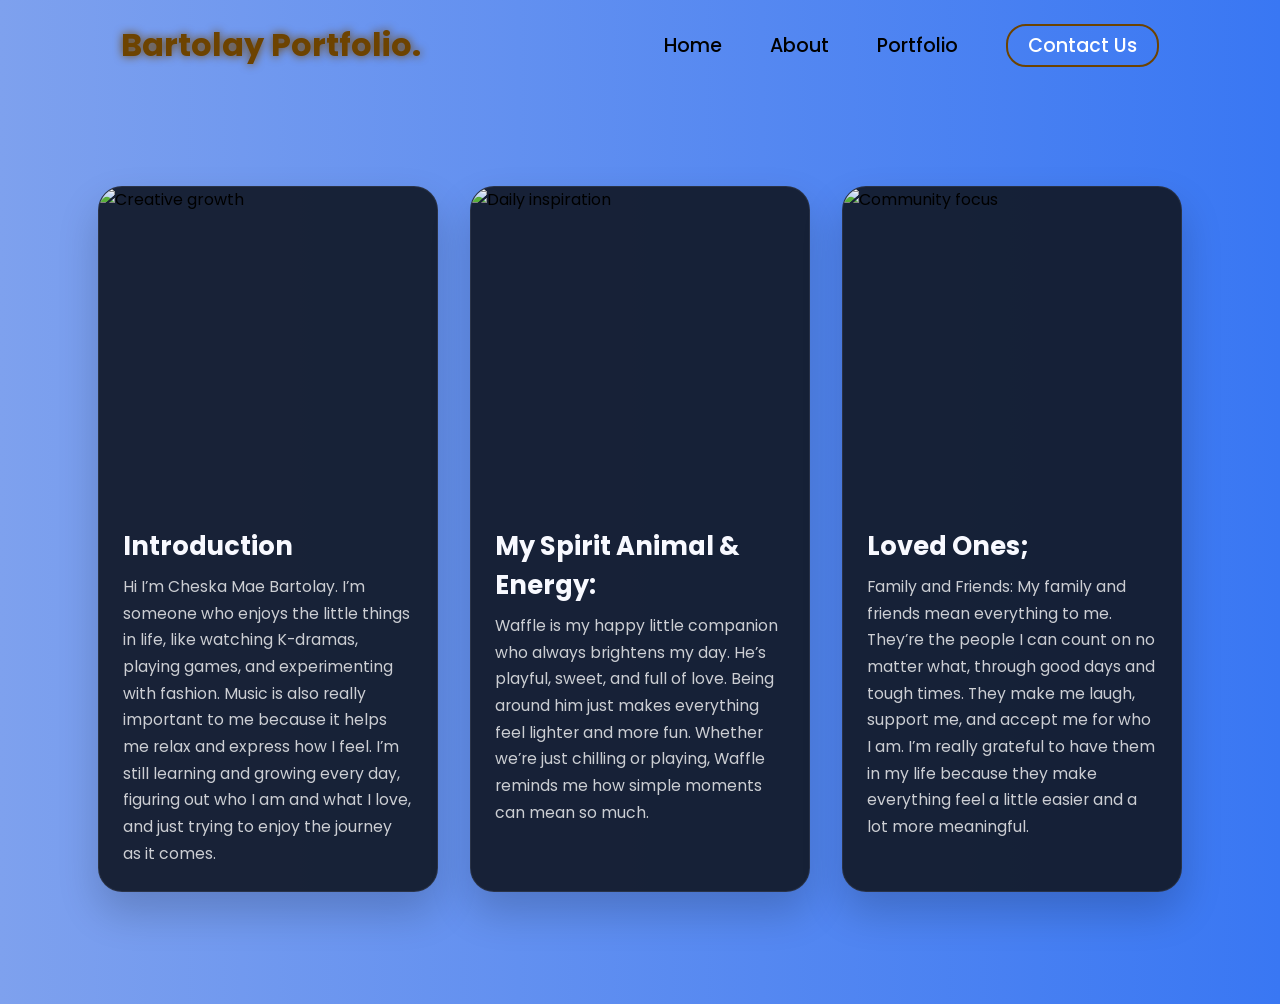
==== about.html @ 7ef49055 "Add files via upload" ====
<!DOCTYPE html>
<html lang="en">
<head>
    <meta charset="UTF-8">
    <meta name="viewport" content="width=device-width, initial-scale=1.0">
    <link rel="stylesheet" href="https://cdnjs.cloudflare.com/ajax/libs/font-awesome/6.7.1/css/all.min.css">
    <title>About - Bartolay Portfolio</title>
    <link rel="stylesheet" href="style.css">
    <link rel="stylesheet" href="https://unpkg.com/aos@next/dist/aos.css" />
</head>
<body class="about-page">
    <nav>
        <div class="nav-container">
            <div class="logo" data-aos="zoom-in" data-aos-duration="1000">
                <span>Bartolay Portfolio.</span>
            </div>
            <div class="links">
                <div class="link" data-aos="fade-up" data-aos-duration="1000" data-aos-delay="100"><a href="index.html">Home</a></div>
                <div class="link" data-aos="fade-up" data-aos-duration="1000" data-aos-delay="200"><a href="about.html">About</a></div>
                <div class="link" data-aos="fade-up" data-aos-duration="1000" data-aos-delay="300"><a href="portfolio.html">Portfolio</a></div>
                <div class="link contact-btn" data-aos="fade-up" data-aos-duration="1000" data-aos-delay="600"><a href="#">Contact Us</a></div>
            </div>
            <i class="fa-solid fa-bars hamburg" onclick="hamburg()"></i>
        </div>
        <div class="dropdown">
            <div class="links">
                <a href="index.html">Home</a>
                <a href="about.html">About</a>
                <a href="portfolio.html">Portfolio</a>
                <a href="#">Contact Us</a>
                <i class="fa-solid fa-xmark cancel" onclick="cancel()"></i>
            </div>
        </div>
    </nav>
    <section>
        <div class="main-container">
            <article class="about-card" data-aos="fade-up" data-aos-duration="1000">
                <img src="img/main1.png" alt="Creative growth">
                <h2>Introduction </h2>
                <p>Hi I’m Cheska Mae Bartolay. I’m someone who enjoys the little things in life, like watching K-dramas, playing games, and experimenting with fashion. Music is also really important to me because it helps me relax and express how I feel. I’m still learning and growing every day, figuring out who I am and what I love, and just trying to enjoy the journey as it comes.</p>
            </article>
            <article class="about-card" data-aos="fade-up" data-aos-duration="1000" data-aos-delay="150">
                <img src="img/main2.png" alt="Daily inspiration">
                <h2>My Spirit Animal & Energy: </h2>
                <p>Waffle is my happy little companion who always brightens my day. He’s playful, sweet, and full of love. Being around him just makes everything feel lighter and more fun. Whether we’re just chilling or playing, Waffle reminds me how simple moments can mean so much.</p>
            </article>
            <article class="about-card" data-aos="fade-up" data-aos-duration="1000" data-aos-delay="300">
                <img src="img/main3.png" alt="Community focus">
                <h2>Loved Ones;</h2>
                <p> Family and Friends: My family and friends mean everything to me. They’re the people I can count on no matter what, through good days and tough times. They make me laugh, support me, and accept me for who I am. I’m really grateful to have them in my life because they make everything feel a little easier and a lot more meaningful.</p>
            </article>
        </div>
    </section>
    <script src="https://unpkg.com/aos@next/dist/aos.js"></script>
    <script>
      AOS.init({offset:0});
    </script>
    <script>
        function hamburg(){
            const navbar = document.querySelector(".dropdown")
            navbar.style.transform = "translateY(0px)"
        }
        function cancel(){
            const navbar = document.querySelector(".dropdown")
            navbar.style.transform = "translateY(-500px)"
        }
    </script>
</body>
</html>
---- style.css ----
@import url('https://fonts.googleapis.com/css2?family=Poppins:wght@100;200;300;400;500;600&display=swap');

*{
    padding: 0;
    margin: 0;
    font-family: 'Poppins', sans-serif;
    box-sizing: border-box;
}

html{
    overflow-x: hidden;
}

body{
    width: 100%;
    height: auto;
    overflow-y: auto;
    overflow-x: hidden;
    background: linear-gradient(to right, rgb(126, 161, 238), rgb(57, 119, 243));
}

nav{
    width: 100%;
    height: 10vh;
    position: sticky;
    top: 0;
    z-index: 50;
}


.nav-container{
    width: 100%;
    height: 100%;
    display: flex;
    justify-content: space-around;
    align-items: center;
}

.logo{
    color: black;
    font-size: 2rem;
    font-weight: bolder;
}

.logo span{
    color: rgb(109,67, 0);
    text-shadow: 0 0 10px rgb(109,67, 0);
}

.hamburg, .cancel{
    cursor: pointer;
    position: absolute;
    right: 15px;
    top: 10px;
    color: black;
    font-size: 2rem;
    display: none;
}

.nav-container .links {
    display: flex;
    gap: 3rem;
    align-items: center;
}

.nav-container .links a{
    position: relative;
    font-size: 1.2rem;
    color: black;
    text-decoration: none;
    font-weight: 500;
    transform: 0.3s linear;
}

.nav-container .links a::before{
    position: absolute;
    content: "";
    bottom: -3px;
    left: 0;
    width: 0%;
    height: 3px;
    background-color: rgb(109,67, 0);
    transition: 0.2s linear;
}

.nav-container .links a:hover::before{
    width: 100%;
}

.nav-container .contact-btn{
    background-color: transparent;
    padding: 5px 20px;
    border-radius: 20px;
    border: 2px solid rgb(109,67, 0);
    transition: 0.2s linear;
}

.nav-container .contact-btn a{
    color: white;
    transition: 0.3s linear;
}

.nav-container .contact-btn:hover, .nav-container .contact-btn:hover a{
    background-color: rgb(109,67, 0);
    color: white;
}

.nav-container .links a:hover{
    color: rgb(109,67, 0);
}

.dropdown{
    z-index: 100;
    position: absolute;
    top: 0;
    transform: translateY(-500px);
    width: 100%;
    height: auto;
    backdrop-filter: brightness(40%) blur(3px);
    box-shadow: 0 0 20px black;
    transition: 0.2s linear;
}

.dropdown .links a{
    color: white;
    display: flex;
    text-decoration: none;
    justify-content: center;
    padding: 15px 0;
    align-items: center;
    transition: 0.2s linear;
}

.dropdown .links a:hover{
    background-color: rgb(109,67, 0);
}

section{
    width: 100%;
    height: auto;
    min-height: 90vh;
}

.about-page section{
    height: auto;
    min-height: 100vh;
    padding: 3rem 0;
}

.main-container{
    width: 100%;
    height: 100%;
    display: flex;
    justify-content: space-evenly;
    align-items: center;
}

.main-container .image{
    z-index: -1;
    width: 50%;
}

.main-container .image img{
    width: 100%;
}

.about-page .main-container{
    width: 100%;
    max-width: 1200px;
    margin: 0 auto;
    display: flex;
    justify-content: center;
    align-items: stretch;
    gap: 2rem;
    flex-wrap: wrap;
    padding: 3rem 1rem 4rem;
}

.portfolio-page .main-container{
    width: 100%;
    max-width: 1200px;
    margin: 0 auto;
    display: flex;
    justify-content: center;
    align-items: stretch;
    gap: 2rem;
    flex-wrap: wrap;
    padding: 3rem 1rem 4rem;
}

.portfolio-page section{
    height: auto;
    min-height: 100vh;
    padding: 3rem 0;
}

.portfolio-header{
    text-align: center;
    max-width: 1200px;
    margin: 0 auto;
    padding: 2rem 1.5rem 1rem;
}

.portfolio-header h2{
    color: rgba(255, 255, 255, 0.85);
    font-size: clamp(1.2rem, 1.5rem + 0.5vw, 1.8rem);
    font-weight: 500;
    margin-bottom: 0.8rem;
    letter-spacing: 0.5px;
}

.portfolio-header h1{
    color: rgb(109, 67, 0);
    font-size: clamp(1.8rem, 2rem + 1vw, 2.8rem);
    font-weight: 700;
    text-shadow: 0 0 10px rgba(109, 67, 0, 0.3);
    margin-bottom: 2rem;
}

.portfolio-grid{
    display: grid;
    grid-template-columns: repeat(3, 1fr);
    gap: 2rem;
    max-width: 1200px;
    margin: 0 auto;
    padding: 3rem 1.5rem;
    width: 100%;
}

.portfolio-grid img{
    width: 100%;
    height: 300px;
    object-fit: cover;
    border-radius: 16px;
    transition: transform 0.3s ease, box-shadow 0.3s ease, filter 0.3s ease;
    cursor: pointer;
    box-shadow: 0 10px 30px rgba(0, 0, 0, 0.15);
}

.portfolio-grid img:hover{
    transform: scale(1.05);
    box-shadow: 0 15px 50px rgba(109, 67, 0, 0.3);
    filter: brightness(1.1);
}

.portfolio-banner{
    max-width: 1200px;
    margin: 0 auto;
    padding: 1.5rem 1.5rem 3rem;
    display: flex;
    justify-content: center;
}

.portfolio-banner img{
    width: 100%;
    max-width: 1200px;
    height: 220px;
    object-fit: cover;
    border-radius: 18px;
    box-shadow: 0 18px 40px rgba(0, 0, 0, 0.2);
}

.about-card{
    background: rgba(20, 28, 45, 0.95);
    border-radius: 24px;
    box-shadow: 0 20px 40px rgba(0, 0, 0, 0.18);
    overflow: hidden;
    width: min(340px, 100%);
    transition: transform 0.35s ease, box-shadow 0.35s ease;
    border: 1px solid rgba(255, 255, 255, 0.08);
    display: flex;
    flex-direction: column;
}

.about-card:hover{
    transform: translateY(-14px);
    box-shadow: 0 30px 60px rgba(0, 0, 0, 0.25);
}

.about-card img{
    width: 150%;
    height: 320px;
    object-fit: cover;
}

.about-card h2{
    color: #f8f9ff;
    margin: 1.25rem 1.5rem 0.5rem;
    font-size: clamp(1.2rem, 1.3rem + 0.4vw, 1.6rem);
}

.about-card p{
    color: rgba(255, 255, 255, 0.78);
    margin: 0 1.5rem 1.5rem;
    line-height: 1.7;
    font-size: 0.98rem;
}

.main-container .content{
    color: black;
    width: 40%;
    min-height: 100px;
}

.content h1{
    font-size: clamp(1rem, 2rem + 5vw, 3rem);
}

.content h1 span{
    color: rgb(109,67, 0);
    text-shadow: 0 0 10px rgb(109,67, 0);
}

.content .typewriter{
    font-weight: 600;
    font-size: clamp(1rem, 1rem + 5vw, 2rem);
}

.content .typewriter span{
    color: rgb(109,67, 0);
    font-size: 2.5rem;
    text-shadow: 0 0 5px rgb(109,67, 0);
    position: relative;
    transition: 0.3s linear;
}

.typewriter span::after{
    content: "";
    position: absolute;
    width: calc(100% + 8px);
    height: 100%;
    border-left: 3px solid black;
    animation:  cursor 0.6s linear infinite;
}

.content p{
    font-size: clamp(0.4rem, 0.2rem + 9vw, 1rem);
    margin: 10px 0;
}

.social-links i{
    display: inline-flex;
    justify-content: center;
    align-items: center;
    width: 3rem;
    height: 3rem;
    background-color:transparent;
    border: 0.2rem solid rgb(109,67, 0);
    border-radius: 50%;
    color:rgb(109,67, 0);
    margin: 5px 10px;
    font-size: 1.5rem;
    transition: 0.2s linear;
}

.social-links i:hover{
    scale: 1.3;
    color: white;
    background-color: rgb(109,67, 0);
    filter: drop-shadow(0 0 10px rgb(109,67,0));
}

.content button{
    width: 40%;
    height: 6vh;
    margin: 30px;
    background-color: rgb(109,67, 0);
    color: white;
    border: none;
    outline: none;
    font-size: 100%;
    font-weight: 700;
    border-radius: 5px;
    transition: 0.2s linear;
}

.content button:hover{
 scale: 1.1;
 color: rgb(109,67, 0);
 border: 2px solid rgb(109,67, 0);
 background-color: transparent;
 font-weight: 700;
 box-shadow: 0 0 40px rgb(109,67, 0);
}

@media (max-width:884px) {
    body{
        overflow-y: visible;
    }

    nav .logo{
        position: absolute;
        top: 16px;
        left: 15px;
        font-size: 1.5rem;
    }

    .main-container{
        display: flex;
        flex-direction: column;
    }

    .nav-container .links{
        display: none;
    }

    .hamburg,.cancel{
        display: block;
    }

    .main-container .content{
        width: 80%;
    }

    .social-links i{
        width: 2.5rem;
        height: 2.5rem;
        font-size: 1.5rem;
    }
    .cancel{
        color: white;
    }

    .main-container .image{
        width: 80%;
        margin-bottom: 0px;
    }

    .portfolio-grid{
        grid-template-columns: repeat(2, 1fr);
        gap: 1.5rem;
        padding: 2rem 1rem;
    }

    .portfolio-grid img{
        height: 250px;
    }
}

@media (max-width:600px) {
    .portfolio-grid{
        grid-template-columns: 1fr;
        gap: 1rem;
        padding: 1.5rem 1rem;
    }

    .portfolio-grid img{
        height: 280px;
    }
}
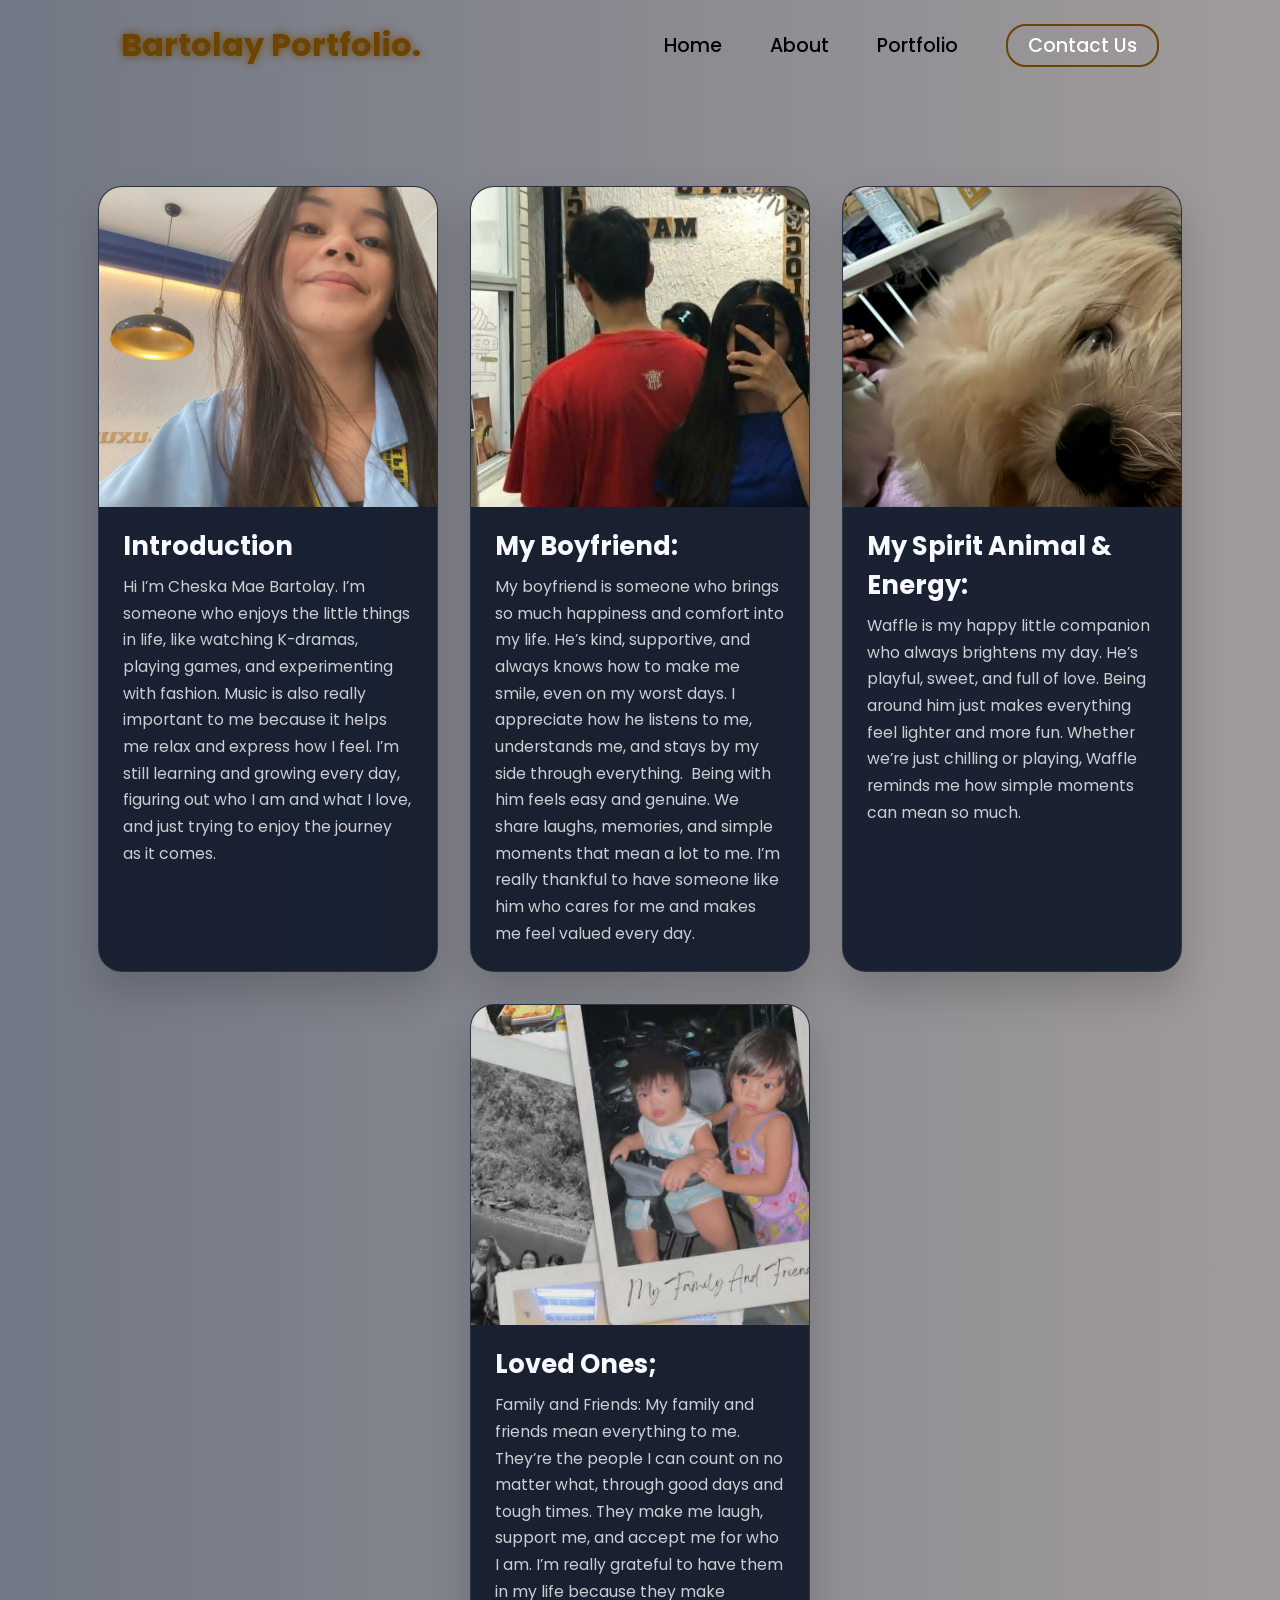
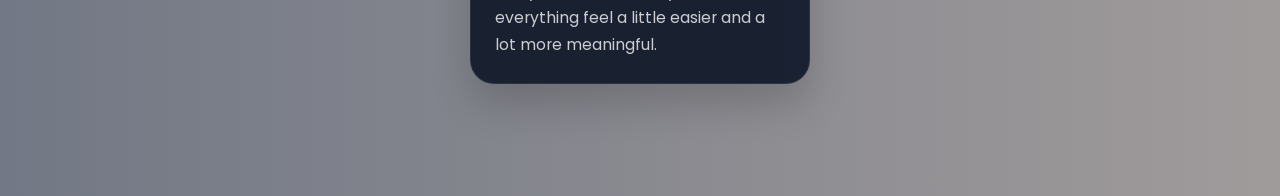
==== commit 3b2101bc: "Update about.html" ====
--- a/about.html
+++ b/about.html
@@ -40,10 +40,16 @@
                 <p>Hi I’m Cheska Mae Bartolay. I’m someone who enjoys the little things in life, like watching K-dramas, playing games, and experimenting with fashion. Music is also really important to me because it helps me relax and express how I feel. I’m still learning and growing every day, figuring out who I am and what I love, and just trying to enjoy the journey as it comes.</p>
             </article>
             <article class="about-card" data-aos="fade-up" data-aos-duration="1000" data-aos-delay="150">
-                <img src="img/main2.png" alt="Daily inspiration">
-                <h2>My Spirit Animal & Energy: </h2>
-                <p>Waffle is my happy little companion who always brightens my day. He’s playful, sweet, and full of love. Being around him just makes everything feel lighter and more fun. Whether we’re just chilling or playing, Waffle reminds me how simple moments can mean so much.</p>
+                <img src="img/main4.png" alt="Daily inspiration">
+                <h2>My Boyfriend: </h2>
+                <p>My boyfriend is someone who brings so much happiness and comfort into my life. He’s kind, supportive, and always knows how to make me smile, even on my worst days. I appreciate how he listens to me, understands me, and stays by my side through everything.
+‎
+‎Being with him feels easy and genuine. We share laughs, memories, and simple moments that mean a lot to me. I’m really thankful to have someone like him who cares for me and makes me feel valued every day.</p>
             </article>
+            <article class="about-card" data-aos="fade-up" data-aos-duration="1000" data-aos-delay="225">
+                <img src="img/main2.png" alt="Future goals">
+                <h2>My Spirit Animal & Energy:</h2>
+                <p>Waffle is my happy little companion who always brightens my day. He’s playful, sweet, and full of love. Being around him just makes everything feel lighter and more fun. Whether we’re just chilling or playing, Waffle reminds me how simple moments can mean so much.</p>            </article>
             <article class="about-card" data-aos="fade-up" data-aos-duration="1000" data-aos-delay="300">
                 <img src="img/main3.png" alt="Community focus">
                 <h2>Loved Ones;</h2>
@@ -66,4 +72,4 @@
         }
     </script>
 </body>
-</html>+</html>
--- a/style.css
+++ b/style.css
@@ -16,7 +16,7 @@
     height: auto;
     overflow-y: auto;
     overflow-x: hidden;
-    background: linear-gradient(to right, rgb(126, 161, 238), rgb(57, 119, 243));
+    background: linear-gradient(to right, rgb(114, 120, 133), rgb(160, 155, 155));
 }
 
 nav{
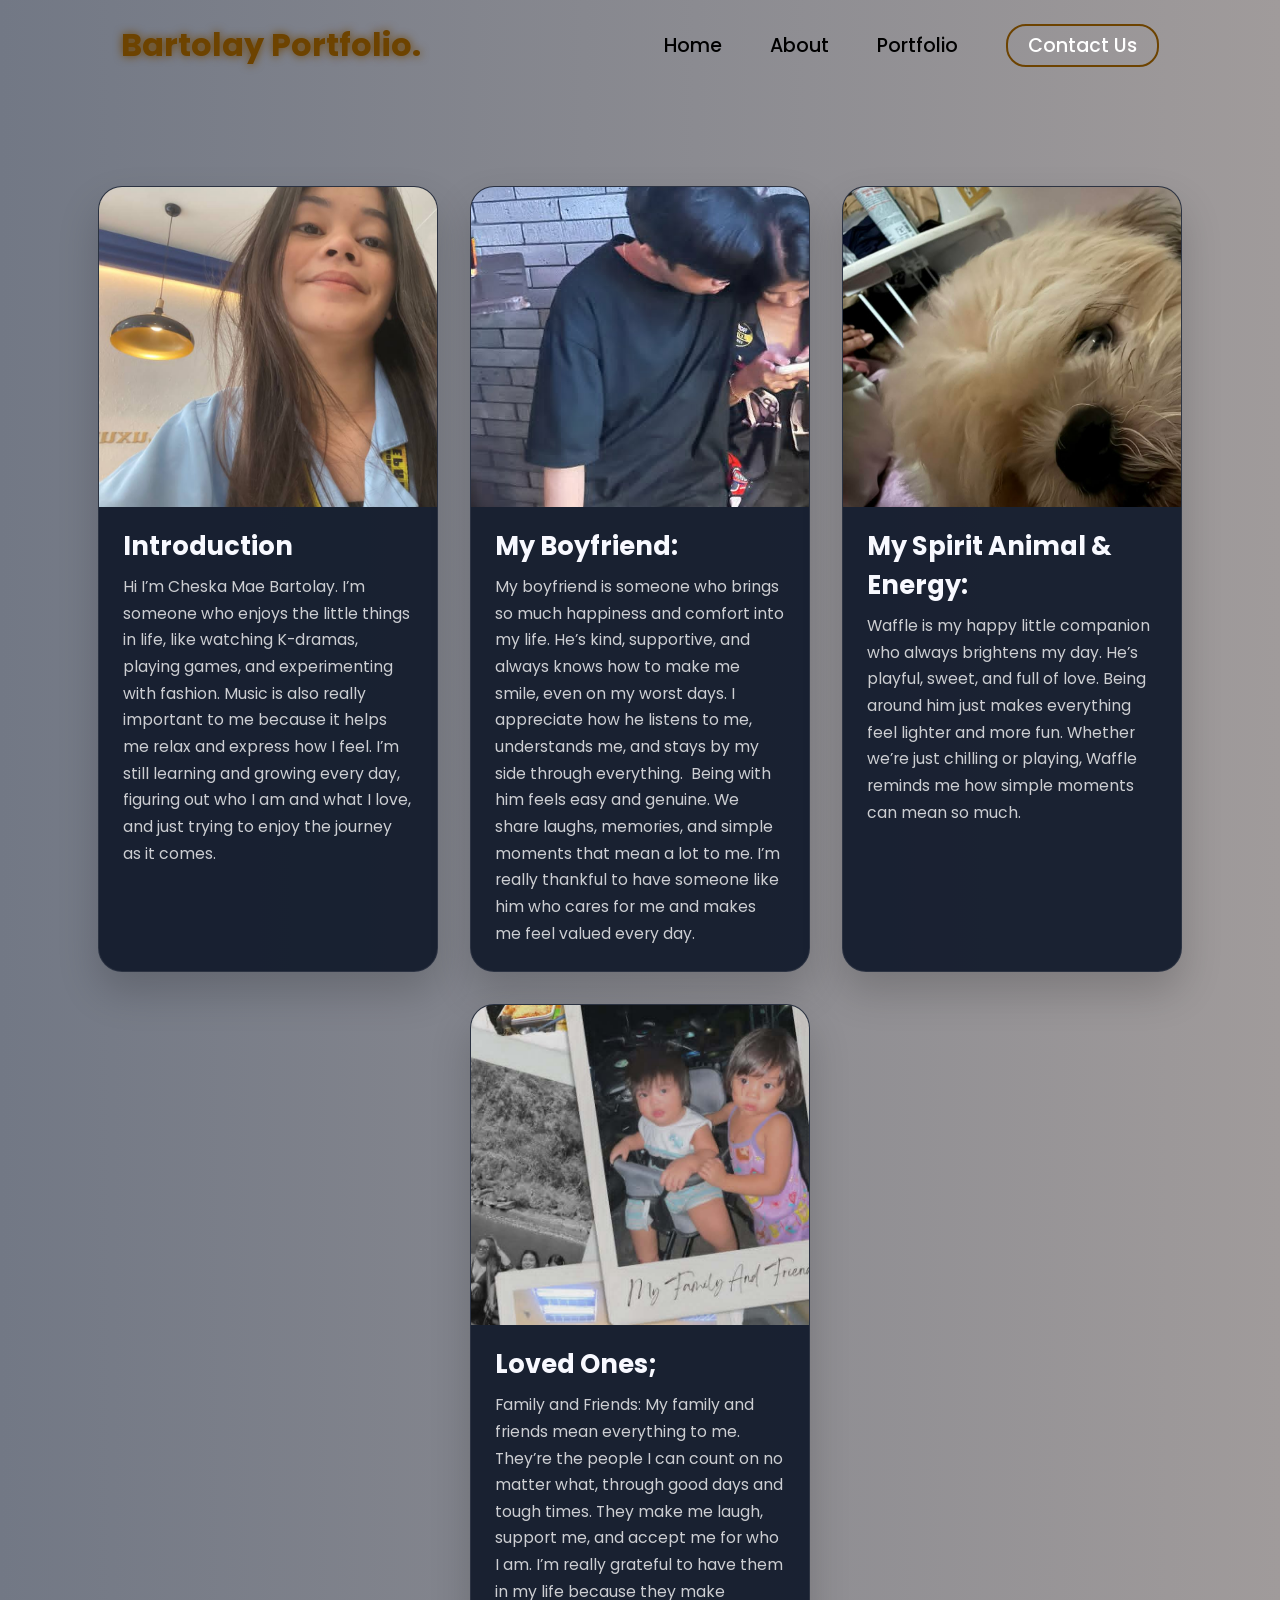
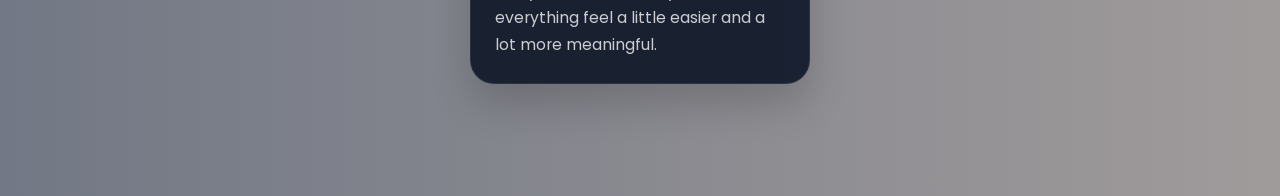
==== commit 9ba03a84: "Update about.html" ====
--- a/about.html
+++ b/about.html
@@ -40,7 +40,7 @@
                 <p>Hi I’m Cheska Mae Bartolay. I’m someone who enjoys the little things in life, like watching K-dramas, playing games, and experimenting with fashion. Music is also really important to me because it helps me relax and express how I feel. I’m still learning and growing every day, figuring out who I am and what I love, and just trying to enjoy the journey as it comes.</p>
             </article>
             <article class="about-card" data-aos="fade-up" data-aos-duration="1000" data-aos-delay="150">
-                <img src="img/main4.png" alt="Daily inspiration">
+                <img src="img/main8.png" alt="Daily inspiration">
                 <h2>My Boyfriend: </h2>
                 <p>My boyfriend is someone who brings so much happiness and comfort into my life. He’s kind, supportive, and always knows how to make me smile, even on my worst days. I appreciate how he listens to me, understands me, and stays by my side through everything.
 ‎
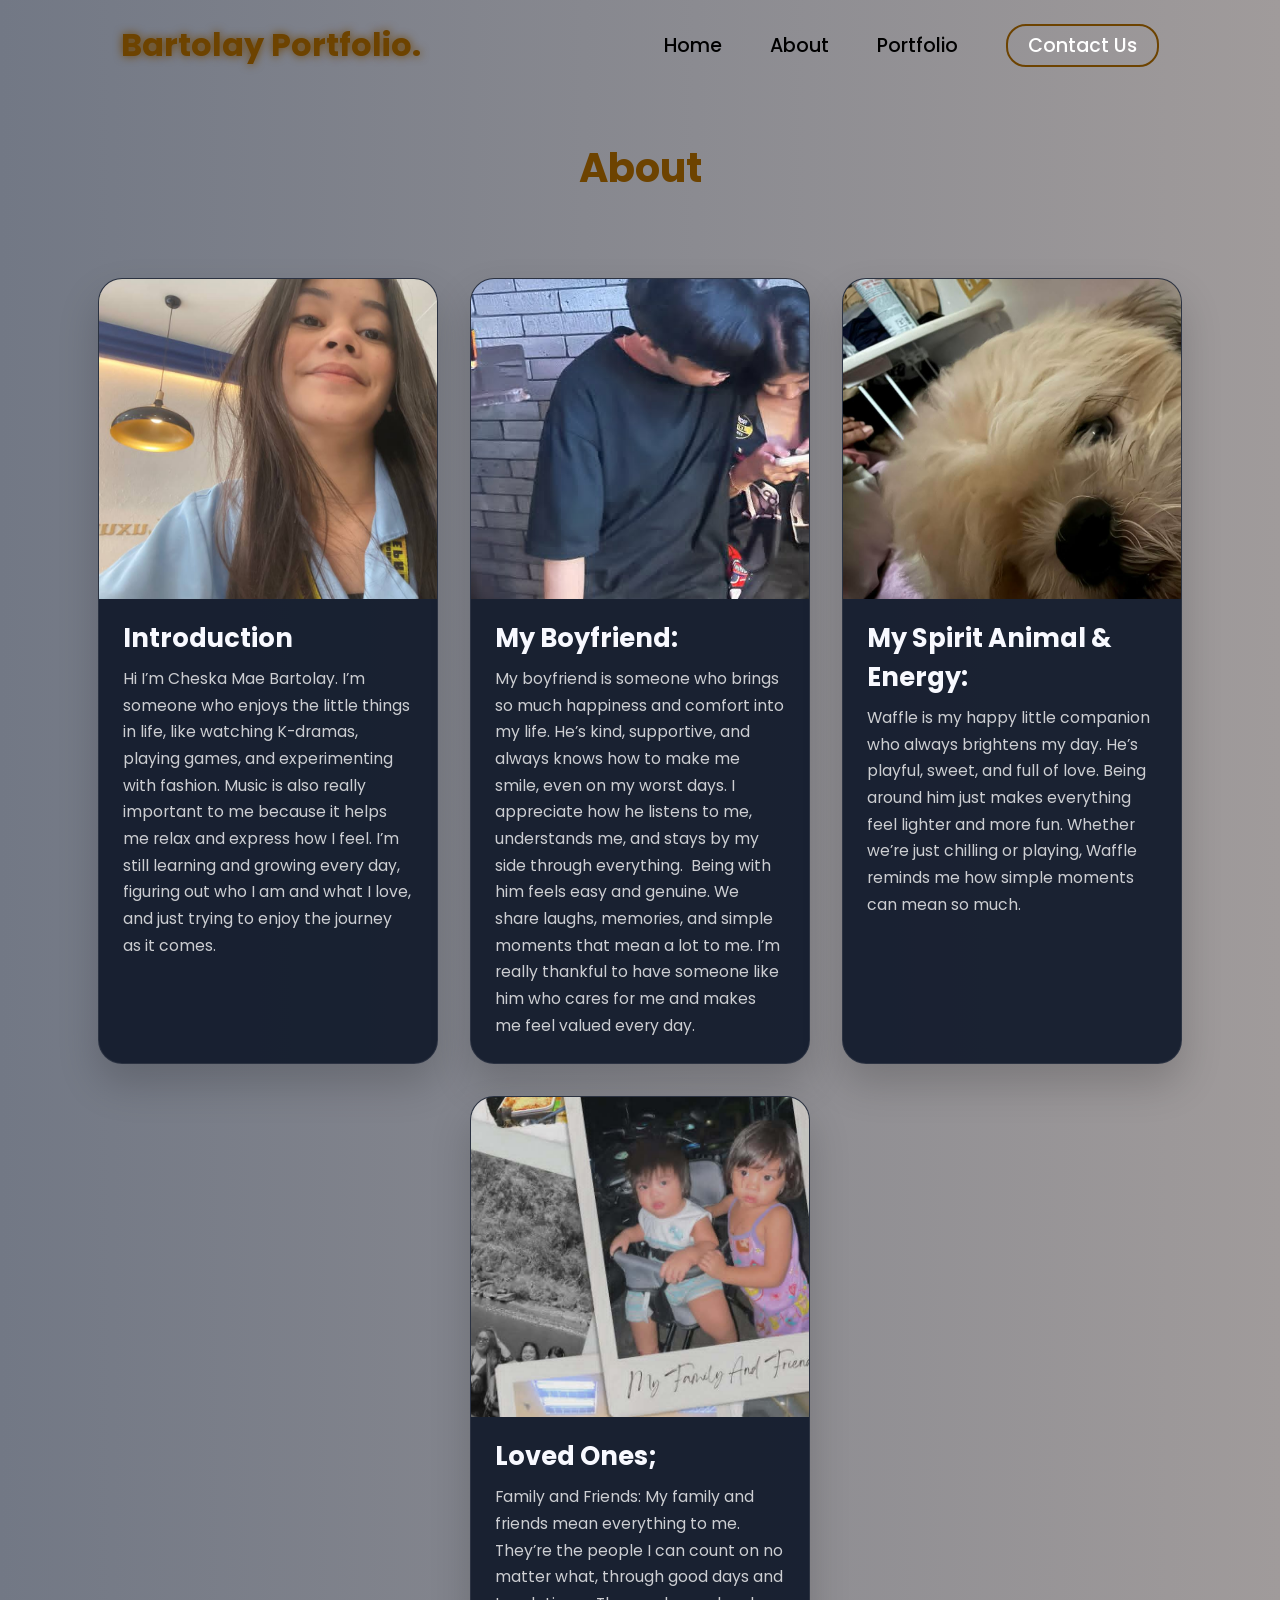
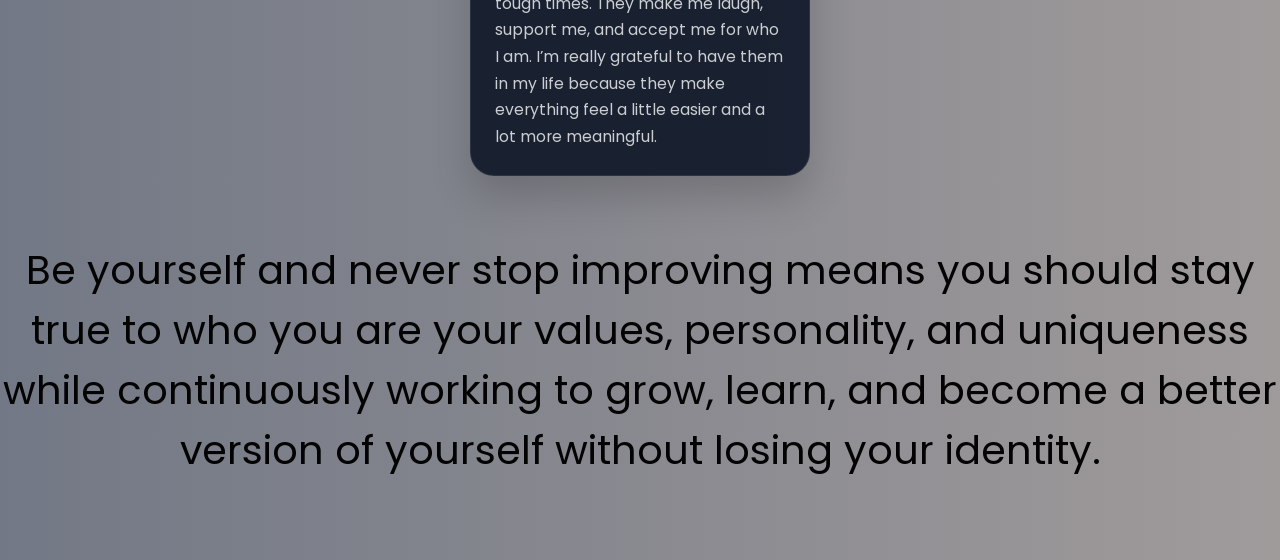
==== commit 31a33123: "Update about.html" ====
--- a/about.html
+++ b/about.html
@@ -5,6 +5,7 @@
     <meta name="viewport" content="width=device-width, initial-scale=1.0">
     <link rel="stylesheet" href="https://cdnjs.cloudflare.com/ajax/libs/font-awesome/6.7.1/css/all.min.css">
     <title>About - Bartolay Portfolio</title>
+    <link rel="icon" href="logo.png">
     <link rel="stylesheet" href="style.css">
     <link rel="stylesheet" href="https://unpkg.com/aos@next/dist/aos.css" />
 </head>
@@ -33,29 +34,44 @@
         </div>
     </nav>
     <section>
+        <h2 style="text-align: center; margin-bottom: 2rem; font-size: 2.5rem; color: rgb(109, 67, 0);">About</h2>
         <div class="main-container">
             <article class="about-card" data-aos="fade-up" data-aos-duration="1000">
                 <img src="img/main1.png" alt="Creative growth">
                 <h2>Introduction </h2>
-                <p>Hi I’m Cheska Mae Bartolay. I’m someone who enjoys the little things in life, like watching K-dramas, playing games, and experimenting with fashion. Music is also really important to me because it helps me relax and express how I feel. I’m still learning and growing every day, figuring out who I am and what I love, and just trying to enjoy the journey as it comes.</p>
+                <p>Hi I’m Cheska Mae Bartolay.
+                     I’m someone who enjoys the little things in life, like watching K-dramas, playing games, and experimenting with fashion.
+                      Music is also really important to me because it helps me relax and express how I feel.
+                    I’m still learning and growing every day, 
+                       figuring out who I am and what I love, and just trying to enjoy the journey as it comes.</p>
             </article>
             <article class="about-card" data-aos="fade-up" data-aos-duration="1000" data-aos-delay="150">
                 <img src="img/main8.png" alt="Daily inspiration">
                 <h2>My Boyfriend: </h2>
-                <p>My boyfriend is someone who brings so much happiness and comfort into my life. He’s kind, supportive, and always knows how to make me smile, even on my worst days. I appreciate how he listens to me, understands me, and stays by my side through everything.
+                <p>My boyfriend is someone who brings so much happiness and comfort into my life.
+                     He’s kind, supportive, and always knows how to make me smile, even on my worst days.
+                      I appreciate how he listens to me, understands me, and stays by my side through everything.
 ‎
-‎Being with him feels easy and genuine. We share laughs, memories, and simple moments that mean a lot to me. I’m really thankful to have someone like him who cares for me and makes me feel valued every day.</p>
+‎Being with him feels easy and genuine. We share laughs, memories, and simple moments that mean a lot to me. 
+I’m really thankful to have someone like him who cares for me and makes me feel valued every day.</p>
             </article>
             <article class="about-card" data-aos="fade-up" data-aos-duration="1000" data-aos-delay="225">
                 <img src="img/main2.png" alt="Future goals">
                 <h2>My Spirit Animal & Energy:</h2>
-                <p>Waffle is my happy little companion who always brightens my day. He’s playful, sweet, and full of love. Being around him just makes everything feel lighter and more fun. Whether we’re just chilling or playing, Waffle reminds me how simple moments can mean so much.</p>            </article>
+                <p>Waffle is my happy little companion who always brightens my day.
+                     He’s playful, sweet, and full of love. Being around him just makes everything feel lighter and more fun.
+                      Whether we’re just chilling or playing, Waffle reminds me how simple moments can mean so much.</p>            </article>
             <article class="about-card" data-aos="fade-up" data-aos-duration="1000" data-aos-delay="300">
                 <img src="img/main3.png" alt="Community focus">
                 <h2>Loved Ones;</h2>
-                <p> Family and Friends: My family and friends mean everything to me. They’re the people I can count on no matter what, through good days and tough times. They make me laugh, support me, and accept me for who I am. I’m really grateful to have them in my life because they make everything feel a little easier and a lot more meaningful.</p>
+                <p> Family and Friends: My family and friends mean everything to me. 
+                    They’re the people I can count on no matter what, through good days and tough times. 
+                    They make me laugh, support me, and accept me for who I am. 
+                    I’m really grateful to have them in my life because they make everything feel a little easier and a lot more meaningful.</p>
             </article>
         </div>
+        <p style="text-align: center; margin-bottom: 2rem; font-size: 2.5rem; color: rgb(4, 3, 3);">Be yourself and never stop improving means you should stay true to who you are your values, personality, and uniqueness while continuously working to grow, learn, and become a better version of yourself without losing your identity.
+</p>
     </section>
     <script src="https://unpkg.com/aos@next/dist/aos.js"></script>
     <script>
